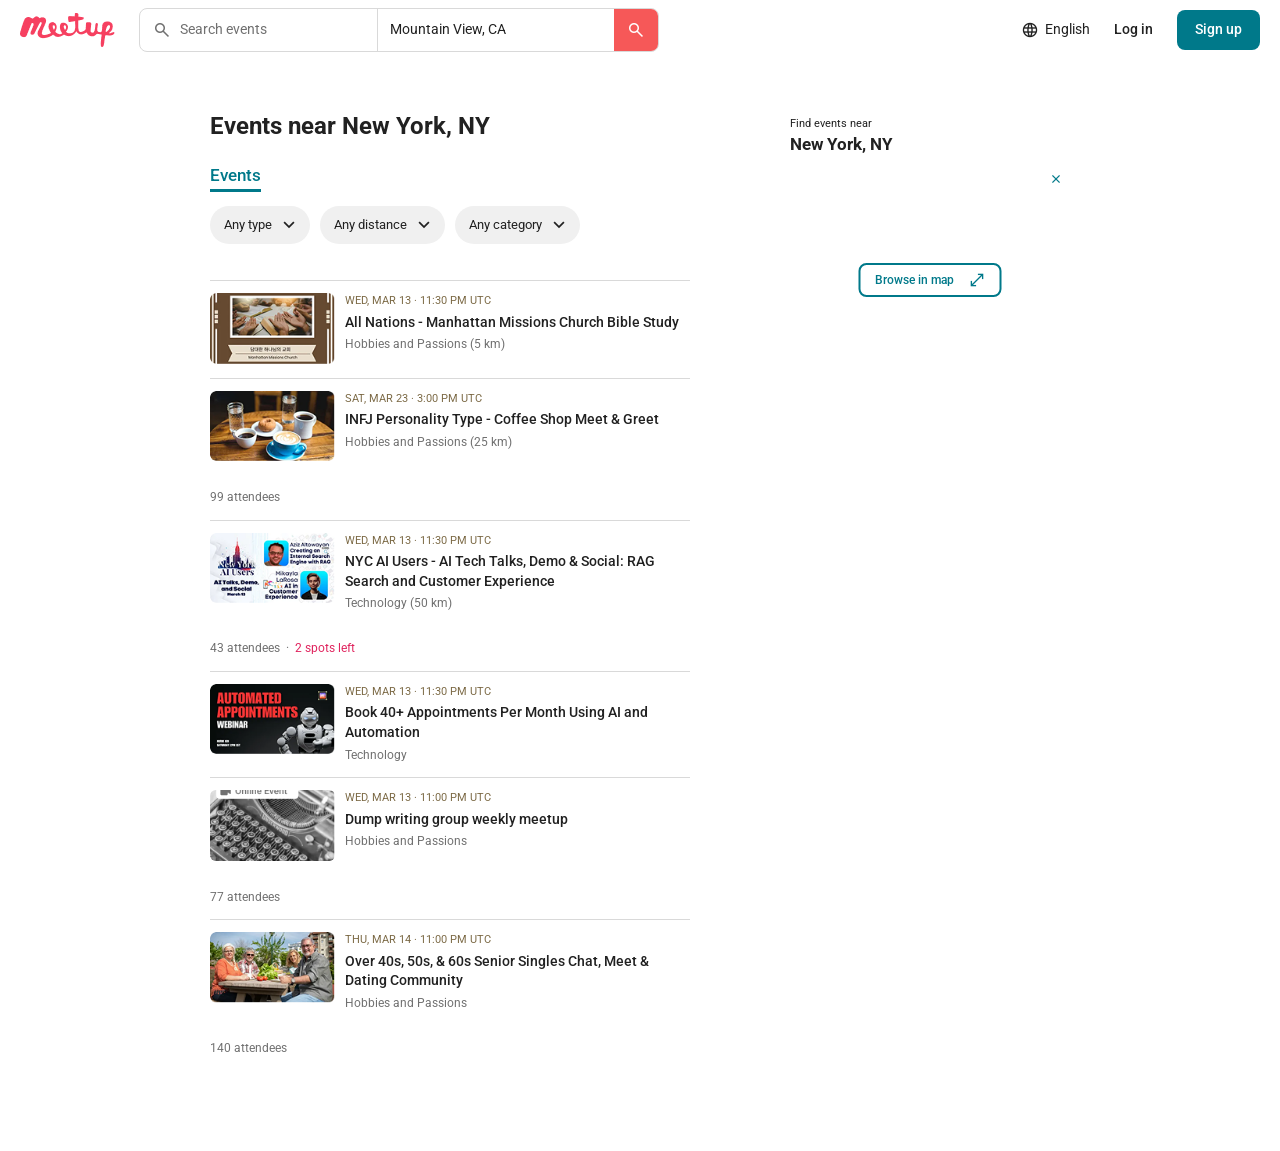
==== events.html @ f7284672 "Add events page with map, shared common.js without footer" ====
<!DOCTYPE html>
<html lang="en">
<head>
    <meta charset="UTF-8">
    <meta name="viewport" content="width=device-width, initial-scale=1.0">
    <title>Events near New York, NY | Meetup</title>
    <link rel="preconnect" href="https://fonts.googleapis.com">
    <link rel="preconnect" href="https://fonts.gstatic.com" crossorigin>
    <link rel="stylesheet" href="https://fonts.googleapis.com/css2?family=Roboto:ital,wght@0,400;0,500;0,700;1,700&display=swap">
    <link rel="stylesheet" href="https://fonts.googleapis.com/css2?family=Material+Symbols+Outlined">
    <link rel="stylesheet" href="https://cdnjs.cloudflare.com/ajax/libs/font-awesome/6.5.2/css/all.min.css">
    <link rel="stylesheet" href="css/style.css">
    <link rel="stylesheet" href="css/events.css">
</head>
<body>
    <header class="header" id="header"></header>

    <main class="search-page" id="search-page"></main>

    <script src="js/common.js"></script>
    <script src="js/events.js"></script>
</body>
</html>
---- css/style.css ----
:root {
    --color-primary: #00798a;
    --color-primary-hover: #006473;
    --color-accent: #f65858;
    --color-logo: #f64060;
    --color-text: #212121;
    --color-text-muted: #707070;
    --color-border: #d9d9d9;
    --color-bg-soft: #f1f7f8;
    --color-placeholder: #e5e5e5;
    --color-pink: #e0245e;
    --color-pink-hover: #c51d51;
    --color-bg-light: #f6f9f9;

    --font-main: "Roboto", "Helvetica Neue", Arial, sans-serif;
    --container: 1100px;
    --radius: 8px;
}

*,
*::before,
*::after {
    box-sizing: border-box;
    margin: 0;
    padding: 0;
}

body {
    font-family: var(--font-main);
    font-size: 14px;
    line-height: 1.4;
    color: var(--color-text);
    background: #fff;
}

a {
    color: inherit;
    text-decoration: none;
}

button,
input {
    font: inherit;
    color: inherit;
    border: none;
    background: none;
}

button {
    cursor: pointer;
}

img {
    display: block;
    max-width: 100%;
}

.container {
    max-width: var(--container);
    margin: 0 auto;
    padding: 0 20px;
}

.placeholder {
    background: var(--color-placeholder);
}

.icon {
    display: inline-block;
    width: 18px;
    height: 18px;
    flex-shrink: 0;
    object-fit: contain;
}

.icon.placeholder {
    border-radius: 4px;
}

/* Material Symbols */
.m-icon {
    font-size: 18px;
    flex-shrink: 0;
}

.events__location .m-icon {
    font-size: 20px;
}

/* Кнопки */
.btn {
    display: inline-block;
    padding: 12px 20px;
    border-radius: var(--radius);
    background: var(--color-primary);
    color: #fff;
    font-weight: 500;
    font-size: 16px;
    transition: background 0.2s;
}

.btn:hover {
    background: var(--color-primary-hover);
}

.btn--small {
    padding: 10px 18px;
    font-size: 14px;
}

/* ---------- Header ---------- */
.header__inner {
    display: flex;
    align-items: center;
    gap: 24px;
    padding: 8px 20px;
}

.header__logo {
    font-size: 30px;
    font-weight: 700;
    font-style: italic;
    color: var(--color-logo);
    flex-shrink: 0;
}

.header__logo-img {
    height: 34px;
    width: auto;
}

.search {
    display: flex;
    align-items: stretch;
    flex: 0 1 520px;
    height: 44px;
    border: 1px solid var(--color-border);
    border-radius: var(--radius);
    overflow: hidden;
}

.search__field {
    display: flex;
    align-items: center;
    gap: 8px;
    flex: 1;
    padding: 0 12px;
    border-right: 1px solid var(--color-border);
}

.search__icon {
    font-size: 20px;
    color: var(--color-text-muted);
}

.search__btn-icon {
    font-size: 20px;
    color: #fff;
}

.search__input {
    width: 100%;
    outline: none;
}

.search__input::placeholder {
    color: var(--color-text-muted);
}

.search__location {
    flex: 1;
    padding: 0 12px;
}

.search__btn {
    display: flex;
    align-items: center;
    justify-content: center;
    width: 44px;
    background: var(--color-accent);
}

.header__nav {
    display: flex;
    align-items: center;
    gap: 24px;
    margin-left: auto;
}

.header__lang {
    display: flex;
    align-items: center;
    gap: 6px;
}

.header__login {
    font-weight: 500;
}

/* ---------- Hero ---------- */
.hero {
    padding: 70px 0 90px;
}

.hero__inner {
    display: flex;
    align-items: center;
    justify-content: space-between;
    gap: 40px;
}

.hero__content {
    max-width: 560px;
}

.hero__title {
    font-size: 42px;
    line-height: 1.2;
    font-weight: 700;
    margin-bottom: 24px;
}

.hero__text {
    font-size: 16px;
    line-height: 1.6;
    margin-bottom: 32px;
}

.hero__image {
    width: 400px;
    height: auto;
    flex-shrink: 0;
    object-fit: contain;
}

.hero__image.placeholder {
    height: 280px;
}

/* ---------- Events ---------- */
.events {
    padding-bottom: 80px;
}

.events__head {
    display: flex;
    align-items: center;
    justify-content: space-between;
    gap: 16px;
    margin-bottom: 24px;
}

.events__head-left {
    display: flex;
    align-items: center;
    gap: 16px;
    flex-wrap: wrap;
}

.events__title {
    font-size: 24px;
    font-weight: 700;
}

.events__location {
    display: flex;
    align-items: center;
    gap: 12px;
    padding: 8px 12px;
    border-radius: var(--radius);
    background: var(--color-bg-soft);
    color: var(--color-primary);
    font-size: 20px;
    font-weight: 500;
}

.events__see-all {
    color: var(--color-primary);
    font-weight: 500;
}

.events__see-all:hover {
    text-decoration: underline;
}

.events__list {
    display: grid;
    grid-template-columns: repeat(4, 1fr);
    gap: 64px 28px;
}

.event-card {
    display: flex;
    flex-direction: column;
}

.event-card__media {
    position: relative;
    margin-bottom: 12px;
}

.event-card__image {
    width: 100%;
    aspect-ratio: 16 / 9;
    object-fit: cover;
    border-radius: var(--radius);
}

.event-card__title {
    font-size: 18px;
    line-height: 1.3;
    font-weight: 700;
    margin-bottom: 12px;
}

.event-card__category {
    color: var(--color-text-muted);
    font-size: 13px;
    margin-bottom: 8px;
}

.event-card__row {
    display: flex;
    align-items: center;
    gap: 8px;
    font-size: 13px;
    color: var(--color-text-muted);
    margin-bottom: 8px;
}

.event-card__meta {
    display: flex;
    align-items: center;
    gap: 6px;
    margin-right: 12px;
}

/* Элементы для мобильной версии */
.event-card__online,
.event-card__attendees {
    display: none;
}

/* ---------- Join Meetup ---------- */
.btn--pink {
    background: var(--color-pink);
}

.btn--pink:hover {
    background: var(--color-pink-hover);
}

.join {
    padding-bottom: 70px;
}

.join__banner {
    display: flex;
    align-items: center;
    justify-content: space-between;
    gap: 40px;
    padding: 30px 48px;
    border-radius: var(--radius);
    background: var(--color-bg-light);
}

.join__content {
    max-width: 560px;
}

.join__title {
    font-size: 24px;
    font-weight: 700;
    margin-bottom: 20px;
}

.join__text {
    font-size: 15px;
    line-height: 1.6;
    margin-bottom: 20px;
}

.join__btn {
    min-width: 164px;
    text-align: center;
}

.join__image {
    width: 290px;
    height: auto;
    flex-shrink: 0;
    object-fit: contain;
}

.join__image.placeholder {
    height: 150px;
}

/* ---------- Categories ---------- */
.categories {
    padding-bottom: 80px;
}

.categories__title {
    font-size: 24px;
    font-weight: 700;
    margin-bottom: 24px;
}

.categories__list {
    display: grid;
    grid-template-columns: repeat(8, 1fr);
    gap: 14px;
}

.category-card {
    display: flex;
    flex-direction: column;
    align-items: center;
    justify-content: center;
    gap: 6px;
    min-height: 96px;
    padding: 18px 10px;
    border-radius: var(--radius);
    background: var(--color-bg-light);
    text-align: center;
    font-size: 15px;
    line-height: 1.4;
    transition: background 0.2s;
}

.category-card:hover {
    background: var(--color-bg-soft);
}

/* ограничиваем ширину, чтобы названия переносились одинаково */
.category-card__title {
    max-width: 95px;
}

.category-card__icon {
    font-size: 22px;
    width: 22px;
    height: 22px;
}

/* Общий заголовок секции */
.section-title {
    font-size: 24px;
    font-weight: 700;
    margin-bottom: 24px;
}

/* ---------- Popular cities ---------- */
.cities {
    padding-bottom: 80px;
}

.cities .section-title {
    margin-bottom: 20px;
}

.cities__subtitle {
    color: var(--color-text-muted);
    margin-bottom: 20px;
}

.cities__list {
    display: grid;
    grid-template-columns: repeat(5, 1fr);
    gap: 40px;
}

.city-card {
    display: flex;
    flex-direction: column;
    align-items: center;
    gap: 24px;
}

.city-card__image {
    width: 100%;
    aspect-ratio: 1 / 1;
    border-radius: 50%;
    object-fit: cover;
}

.city-card__name {
    font-size: 18px;
    font-weight: 500;
}

.city-card:hover .city-card__name {
    text-decoration: underline;
}

/* ---------- How Meetup works ---------- */
.how-works {
    padding-bottom: 80px;
}

.how-works__list {
    display: grid;
    grid-template-columns: repeat(2, 1fr);
    gap: 32px;
}

.how-card {
    display: flex;
    align-items: flex-start;
    gap: 20px;
    padding: 24px 24px 24px 20px;
    border-radius: var(--radius);
    background: var(--color-bg-light);
}

.how-card__icon {
    font-size: 44px;
    color: var(--color-primary);
    flex-shrink: 0;
}

.how-card__content {
    max-width: 330px;
}

.how-card__title {
    font-size: 18px;
    font-weight: 500;
    margin-bottom: 14px;
}

.how-card__text {
    font-size: 15px;
    line-height: 1.6;
    margin-bottom: 14px;
}

.how-card__link {
    color: var(--color-primary);
    font-weight: 500;
}

.how-card__link:hover {
    text-decoration: underline;
}

/* ---------- Friendships ---------- */

.friendships {
    padding-bottom: 0;
}

.friendships .section-title {
    margin-bottom: 20px;
}

.friendships__text {
    max-width: 560px;
    color: var(--color-text-muted);
    line-height: 1.6;
    margin-bottom: 20px;
}

.friendships__link {
    color: var(--color-text-muted);
}

.friendships__link:hover {
    text-decoration: underline;
}

.friendships__list {
    display: grid;
    grid-template-columns: repeat(3, 1fr);
    gap: 20px;
}

.friendships__image {
    width: 100%;
    aspect-ratio: 376 / 191.5;
    object-fit: cover;
    border-radius: var(--radius);
}

/* Текст карточки — только для мобильной версии */
.friendship-card__body {
    display: none;
}

/* ---------- Footer ---------- */
.footer {
    position: relative;
    z-index: 1;
    margin-top: -14px;
    background: #212121;
    color: #fff;
    padding: 16px 0 32px;
}

.footer__inner {
    max-width: 780px;
}

.footer .placeholder {
    background: rgba(255, 255, 255, 0.2);
}

.footer__top {
    display: flex;
    align-items: center;
    gap: 24px;
    padding-bottom: 16px;
    border-bottom: 1px solid #4a4a4a;
    margin-bottom: 20px;
}

.footer__cta {
    font-size: 15px;
    font-weight: 500;
}

.footer__btn {
    padding: 8px 14px;
    border: 2px solid #fff;
    border-radius: var(--radius);
    font-weight: 500;
    transition: background 0.2s, color 0.2s;
}

.footer__btn:hover {
    background: #fff;
    color: #212121;
}

.footer__columns {
    display: grid;
    grid-template-columns: repeat(3, 1fr);
    gap: 24px;
    margin-bottom: 32px;
}

.footer__column-title {
    font-size: 15px;
    font-weight: 400;
    margin-bottom: 12px;
}

.footer__links {
    list-style: none;
}

.footer__links li + li {
    margin-top: 6px;
}

.footer__link,
.footer__bottom-link {
    font-size: 13px;
    color: #cfcfcf;
}

.footer__link:hover,
.footer__bottom-link:hover {
    color: #fff;
    text-decoration: underline;
}

.footer__middle {
    display: flex;
    align-items: flex-end;
    justify-content: space-between;
    flex-wrap: wrap;
    gap: 24px;
    margin-bottom: 40px;
}

.footer__socials {
    display: flex;
    align-items: center;
    gap: 20px;
}

.footer__social-icon {
    display: block;
    font-size: 20px;
    transition: opacity 0.2s;
}

.footer__social:hover .footer__social-icon {
    opacity: 0.7;
}

.footer__apps {
    display: flex;
    gap: 16px;
}

/* Бейджи магазинов приложений */
.footer__app {
    display: flex;
    align-items: center;
    gap: 8px;
    height: 40px;
    padding: 0 12px;
    border: 1px solid #a6a6a6;
    border-radius: 6px;
    background: #000;
}

.footer__app:hover {
    border-color: #fff;
}

.footer__app-icon {
    font-size: 20px;
}

.footer__app-text {
    display: flex;
    flex-direction: column;
    line-height: 1.1;
}

.footer__app-caption {
    font-size: 9px;
}

.footer__app-name {
    font-size: 16px;
    font-weight: 500;
}

.footer__bottom {
    display: flex;
    align-items: center;
    flex-wrap: wrap;
    gap: 10px 20px;
    font-size: 13px;
}

/* ---------- Адаптив ---------- */
@media (max-width: 1024px) {
    .events__list {
        grid-template-columns: repeat(2, 1fr);
    }

    .categories__list {
        grid-template-columns: repeat(4, 1fr);
    }

    .join__image {
        width: 220px;
    }

    .cities__list {
        grid-template-columns: repeat(3, 1fr);
    }

    .hero__image {
        width: 280px;
    }
}

@media (max-width: 768px) {
    .header__inner {
        flex-wrap: wrap;
        row-gap: 12px;
        padding: 12px 20px;
    }

    .header__nav {
        gap: 20px;
    }

    .header__lang,
    .header__login {
        font-size: 15px;
    }

    .search {
        order: 3;
        flex-basis: 100%;
        height: 50px;
    }

    .search__field {
        border-right: none;
    }

    .search__input {
        font-size: 18px;
    }

    .search__icon {
        font-size: 24px;
    }

    .search__location {
        display: none;
    }

    .search__btn {
        width: 50px;
    }

    /* Hero */
    .hero {
        padding: 30px 0 50px;
    }

    .hero__inner {
        flex-direction: column;
        align-items: flex-start;
        gap: 24px;
    }

    .hero__title {
        font-size: 30px;
    }

    .hero__text {
        font-size: 15px;
        line-height: 2;
        margin-bottom: 0;
    }

    .hero__content .btn {
        display: none;
    }

    .hero__image {
        align-self: center;
    }

    /* Events */
    .events {
        padding-bottom: 40px;
    }

    .events__head {
        padding-bottom: 12px;
        margin-bottom: 0;
        border-bottom: 1px solid var(--color-border);
    }

    .events__title {
        font-size: 28px;
        font-weight: 500;
    }

    .events__see-all {
        display: none;
    }

    .events__list {
        grid-template-columns: 1fr;
        gap: 0;
    }

    .event-card {
        display: grid;
        grid-template-columns: 120px 1fr;
        grid-template-areas:
            "media date"
            "media title"
            "media category"
            "media online"
            "attendees attendees";
        align-content: start;
        column-gap: 10px;
        padding: 16px 0 24px;
        border-bottom: 1px solid var(--color-border);
    }

    .event-card__media {
        grid-area: media;
        align-self: start;
        margin-bottom: 0;
    }

    .event-card__image {
        aspect-ratio: 16 / 9;
    }

    .event-card__date {
        grid-area: date;
        margin-bottom: 6px;
        color: #7c6a46;
    }

    .event-card__date .m-icon,
    .event-card__info {
        display: none;
    }

    .event-card__title {
        grid-area: title;
        font-size: 15px;
        font-weight: 500;
        margin-bottom: 4px;
    }

    .event-card__category {
        grid-area: category;
        margin-bottom: 2px;
    }

    .event-card__online {
        grid-area: online;
        display: flex;
        align-items: center;
        gap: 4px;
        font-size: 11px;
        color: var(--color-text);
    }

    .event-card__online .m-icon {
        font-size: 16px;
        color: var(--color-text-muted);
    }

    .event-card__attendees {
        grid-area: attendees;
        display: block;
        margin-top: 36px;
        font-size: 13px;
        color: var(--color-text-muted);
    }

    /* Join Meetup */
    .join {
        padding-bottom: 20px;
    }

    .join__banner {
        flex-direction: column;
        align-items: stretch;
        gap: 16px;
        padding: 20px 12px;
    }

    .join__content {
        display: contents;
    }

    .join__title {
        order: 1;
        margin-bottom: 0;
    }

    .join__image {
        order: 2;
        align-self: center;
        width: 260px;
    }

    .join__text {
        order: 3;
        font-size: 13px;
        line-height: 1.9;
        margin-bottom: 0;
    }

    .join__btn {
        order: 4;
        align-self: center;
        min-width: 175px;
    }

    /* Categories */
    .categories__list {
        grid-template-columns: repeat(2, 1fr);
        gap: 22px;
        padding: 0 16px;
    }

    .category-card {
        min-height: 100px;
        font-size: 16px;
        justify-content: flex-start;
    }

    /* Popular cities */
    .cities {
        padding-bottom: 50px;
    }

    .cities .section-title {
        margin-bottom: 12px;
    }

    .cities__subtitle {
        line-height: 1.9;
        margin-bottom: 8px;
    }

    .cities__list {
        grid-template-columns: repeat(2, 1fr);
        gap: 24px 16px;
    }

    .city-card {
        gap: 20px;
    }

    .city-card:nth-child(n + 5) {
        display: none;
    }

    /* How Meetup works */
    .how-works__list {
        gap: 16px;
    }

    .how-card {
        padding: 20px 14px;
        gap: 16px;
    }

    .how-card__icon {
        font-size: 36px;
    }

    .how-card__title {
        font-size: 15px;
        margin-bottom: 10px;
    }

    .how-card__text {
        font-size: 13px;
        margin-bottom: 10px;
    }

    .how-card__link {
        font-size: 13px;
    }

    /* Friendships */
    .friendships {
        padding-bottom: 40px;
    }

    .friendships .section-title {
        font-size: 20px;
    }

    .friendships__text {
        display: none;
    }

    .friendships__list {
        gap: 40px;
    }

    .friendship-card__body {
        display: block;
        padding-top: 24px;
    }

    .friendship-card__title {
        font-size: 15px;
        font-weight: 500;
        line-height: 1.6;
        margin-bottom: 14px;
    }

    .friendship-card__text {
        font-size: 12px;
        line-height: 1.9;
        color: var(--color-text-muted);
        margin-bottom: 14px;
    }

    .friendship-card__link {
        font-size: 12px;
        color: var(--color-primary);
    }

    .friendship-card__link:hover {
        text-decoration: underline;
    }

    /* Footer */
    .footer {
        margin-top: 0;
        padding: 20px 0 30px;
    }

    .footer__top {
        justify-content: space-between;
        gap: 12px;
    }

    .footer__columns {
        gap: 8px;
        margin-bottom: 20px;
    }

    .footer__column-title {
        margin-bottom: 6px;
    }

    .footer__links li + li {
        margin-top: 4px;
    }

    .footer__middle {
        margin-bottom: 36px;
    }

    .footer__apps,
    .footer__bottom-link {
        display: none;
    }

    .how-works__list {
        grid-template-columns: 1fr;
    }

    .friendships__list {
        grid-template-columns: 1fr;
    }
}

@media (max-width: 480px) {
    .header__nav {
        gap: 14px;
    }
}
---- css/events.css ----
/* Стили страницы поиска ивентов */

.search-page {
    padding: 50px 0 80px;
}

.search-page__inner {
    display: flex;
    align-items: flex-start;
    justify-content: space-between;
    gap: 60px;
    max-width: 900px;
}

.search-page__content {
    flex: 1;
    max-width: 480px;
}

.search-page__title {
    font-size: 24px;
    font-weight: 700;
    margin-bottom: 20px;
}

/* ---------- Табы ---------- */
.tabs {
    display: flex;
    gap: 24px;
    margin-bottom: 14px;
}

.tabs__item {
    padding-bottom: 2px;
    font-size: 17px;
    font-weight: 500;
    color: var(--color-text-muted);
}

.tabs__item--active {
    color: var(--color-primary);
    border-bottom: 3px solid var(--color-primary);
}

/* ---------- Фильтры ---------- */
.filters {
    display: flex;
    flex-wrap: wrap;
    gap: 10px;
    margin-bottom: 36px;
}

.filters__btn {
    display: flex;
    align-items: center;
    gap: 6px;
    padding: 8px 10px 8px 14px;
    border-radius: 20px;
    background: #f0f0f0;
    font-size: 13px;
    transition: background 0.2s;
}

.filters__btn:hover {
    background: #e4e4e4;
}

.filters__icon {
    font-size: 22px;
}

/* ---------- Список ивентов ---------- */
.event-row {
    display: grid;
    grid-template-columns: 125px 1fr;
    column-gap: 10px;
    padding: 12px 0 14px;
    border-top: 1px solid var(--color-border);
}

.event-row__image {
    width: 100%;
    aspect-ratio: 16 / 9;
    object-fit: cover;
    border-radius: 6px;
}

.event-row__date {
    font-size: 11px;
    color: #7c6a46;
    margin-bottom: 4px;
}

.event-row__title {
    font-size: 14px;
    font-weight: 500;
    line-height: 1.4;
    margin-bottom: 4px;
}

.event-row__category {
    font-size: 12px;
    color: var(--color-text-muted);
}

.event-row__footer {
    grid-column: 1 / -1;
    margin-top: 28px;
    font-size: 12px;
    color: var(--color-text-muted);
}

.event-row__spots {
    color: var(--color-pink);
}

.event-row__spots::before {
    content: "·";
    margin: 0 6px;
    color: var(--color-text-muted);
}

.event-row__footer span:first-child.event-row__spots::before {
    content: none;
}

/* ---------- Карта ---------- */
.map-card {
    flex-shrink: 0;
    width: 280px;
    padding-top: 6px;
}

.map-card__label {
    font-size: 11px;
    margin-bottom: 2px;
}

.map-card__city {
    font-size: 17px;
    font-weight: 700;
    margin-bottom: 8px;
}

.map-card__map {
    position: relative;
    border-radius: 12px;
    overflow: hidden;
}

/* Карта приглушена и не реагирует на мышь, как превью в макете */
.map-card__image {
    display: block;
    width: 100%;
    height: 230px;
    border: 0;
    pointer-events: none;
    filter: blur(1.5px) saturate(0.7);
    opacity: 0.6;
}

.map-card__close {
    position: absolute;
    top: 6px;
    right: 6px;
    display: flex;
    color: var(--color-primary);
}

.map-card__close .material-symbols-outlined {
    font-size: 16px;
}

.map-card__browse {
    position: absolute;
    top: 50%;
    left: 50%;
    transform: translate(-50%, -50%);
    display: flex;
    align-items: center;
    gap: 14px;
    padding: 6px 14px;
    border: 2px solid var(--color-primary);
    border-radius: var(--radius);
    background: #fff;
    color: var(--color-primary);
    font-size: 12px;
    font-weight: 500;
    white-space: nowrap;
}

.map-card__browse .material-symbols-outlined {
    font-size: 18px;
}

/* ---------- Адаптив ---------- */
@media (max-width: 768px) {
    .search-page {
        padding-top: 30px;
    }

    .search-page__inner {
        flex-direction: column-reverse;
        gap: 30px;
    }

    .search-page__content {
        max-width: none;
        width: 100%;
    }

    .map-card {
        width: 100%;
    }
}
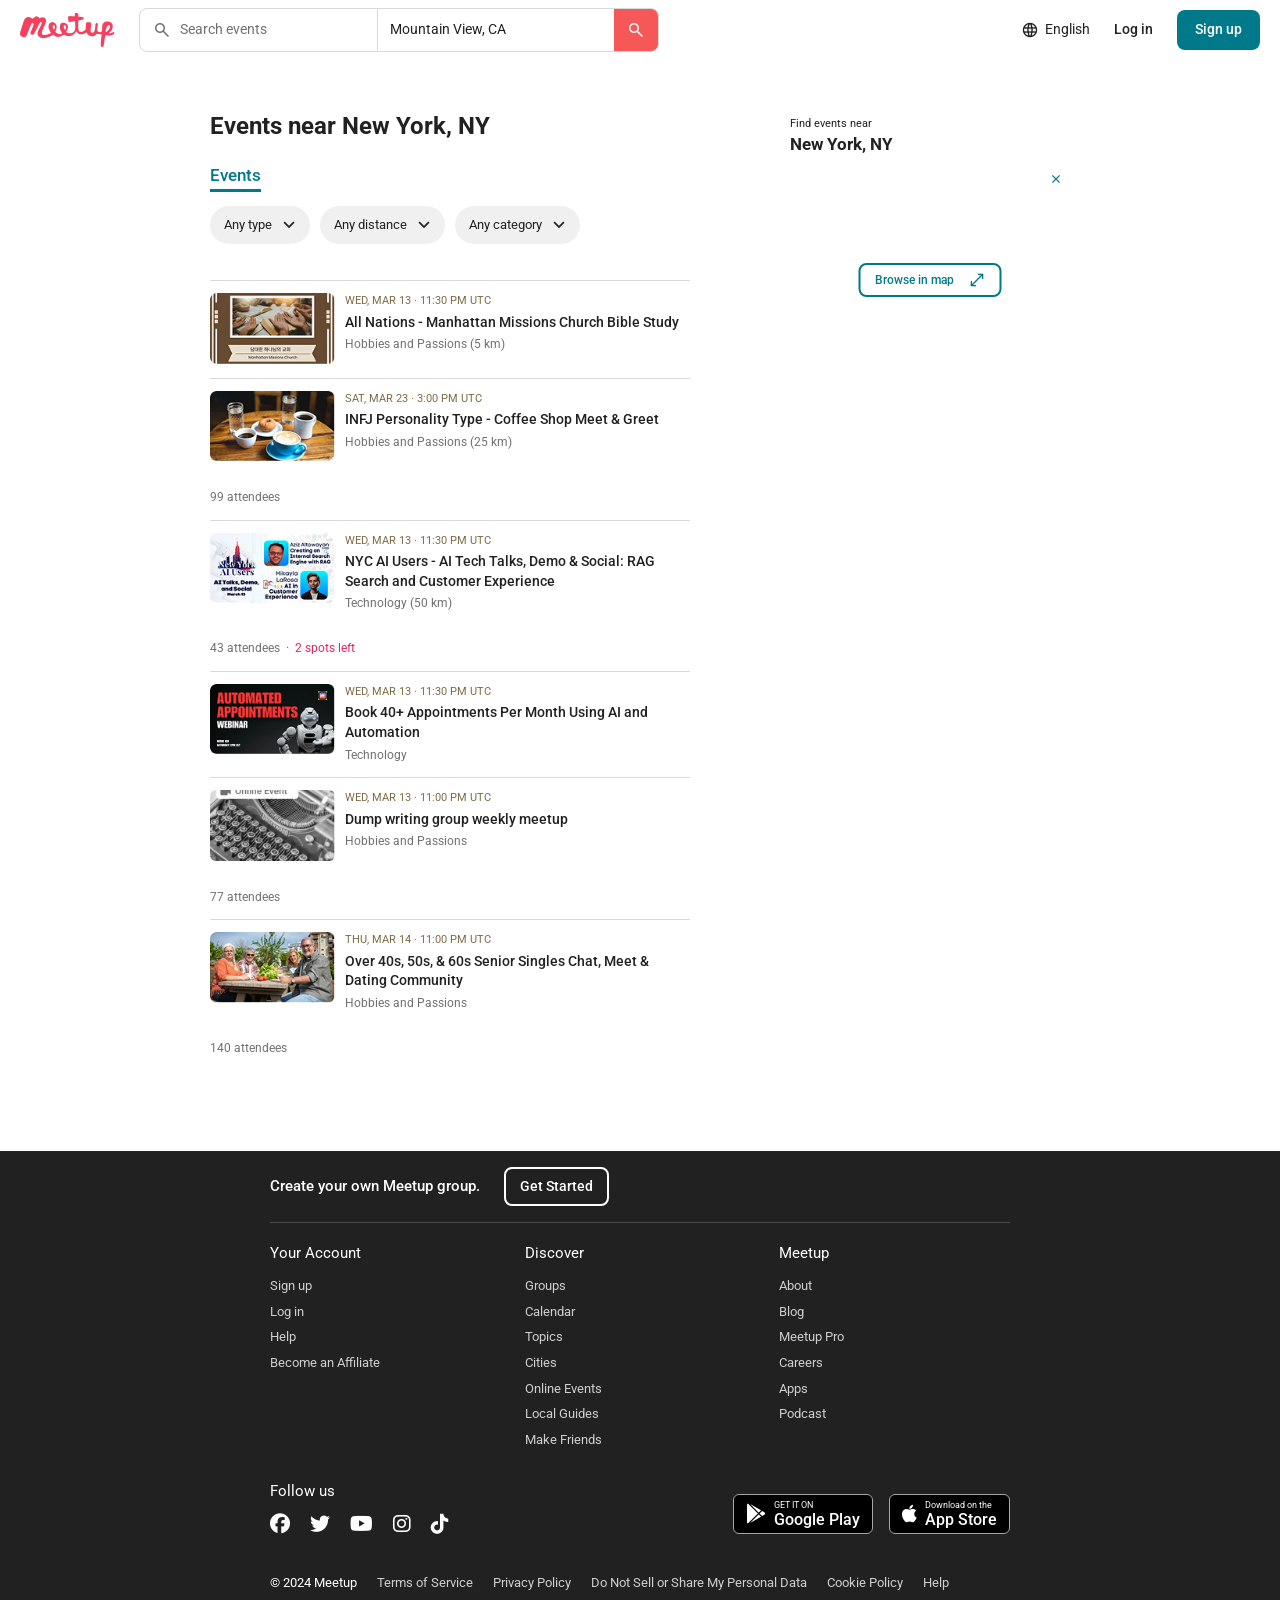
==== commit 97927e31: "Add events page footer" ====
--- a/events.html
+++ b/events.html
@@ -17,6 +17,8 @@
 
     <main class="search-page" id="search-page"></main>
 
+    <footer class="footer" id="footer"></footer>
+
     <script src="js/common.js"></script>
     <script src="js/events.js"></script>
 </body>
--- a/css/style.css
+++ b/css/style.css
@@ -233,6 +233,13 @@
     object-fit: contain;
 }
 
+/* Ссылка на картинке работает только на мобилке, на десктопе для этого есть кнопка */
+.hero__image-link {
+    display: block;
+    flex-shrink: 0;
+    pointer-events: none;
+}
+
 .hero__image.placeholder {
     height: 280px;
 }
@@ -583,7 +590,7 @@
     border-radius: var(--radius);
 }
 
-/* Текст карточки — только для мобильной версии */
+/* Текст карточки — только для мобилки */
 .friendship-card__body {
     display: none;
 }
@@ -825,12 +832,14 @@
         margin-bottom: 0;
     }
 
+    /* Кнопки нет — на страницу ивентов ведёт картинка */
     .hero__content .btn {
         display: none;
     }
 
-    .hero__image {
+    .hero__image-link {
         align-self: center;
+        pointer-events: auto;
     }
 
     /* Events */
--- a/css/events.css
+++ b/css/events.css
@@ -148,7 +148,7 @@
     overflow: hidden;
 }
 
-/* Карта приглушена и не реагирует на мышь, как превью в макете */
+/* Карта */
 .map-card__image {
     display: block;
     width: 100%;
@@ -193,7 +193,40 @@
     font-size: 18px;
 }
 
+/* На этой странице футер не наезжает на контент (нахлёст только на главной) */
+.footer {
+    margin-top: 0;
+}
+
 /* ---------- Адаптив ---------- */
+/* Планшет: десктопная раскладка (список слева, карта справа), но компактнее */
+@media (max-width: 1024px) {
+    .search-page {
+        padding-top: 40px;
+    }
+
+    .search-page__inner {
+        gap: 32px;
+    }
+
+    /* список той же ширины, что на десктопе (480px), сжимается только если не влезает */
+    .search-page__content {
+        min-width: 0;
+    }
+
+    .search-page__title {
+        font-size: 22px;
+    }
+
+    .map-card {
+        width: 240px;
+    }
+
+    .map-card__image {
+        height: 200px;
+    }
+}
+
 @media (max-width: 768px) {
     .search-page {
         padding-top: 30px;
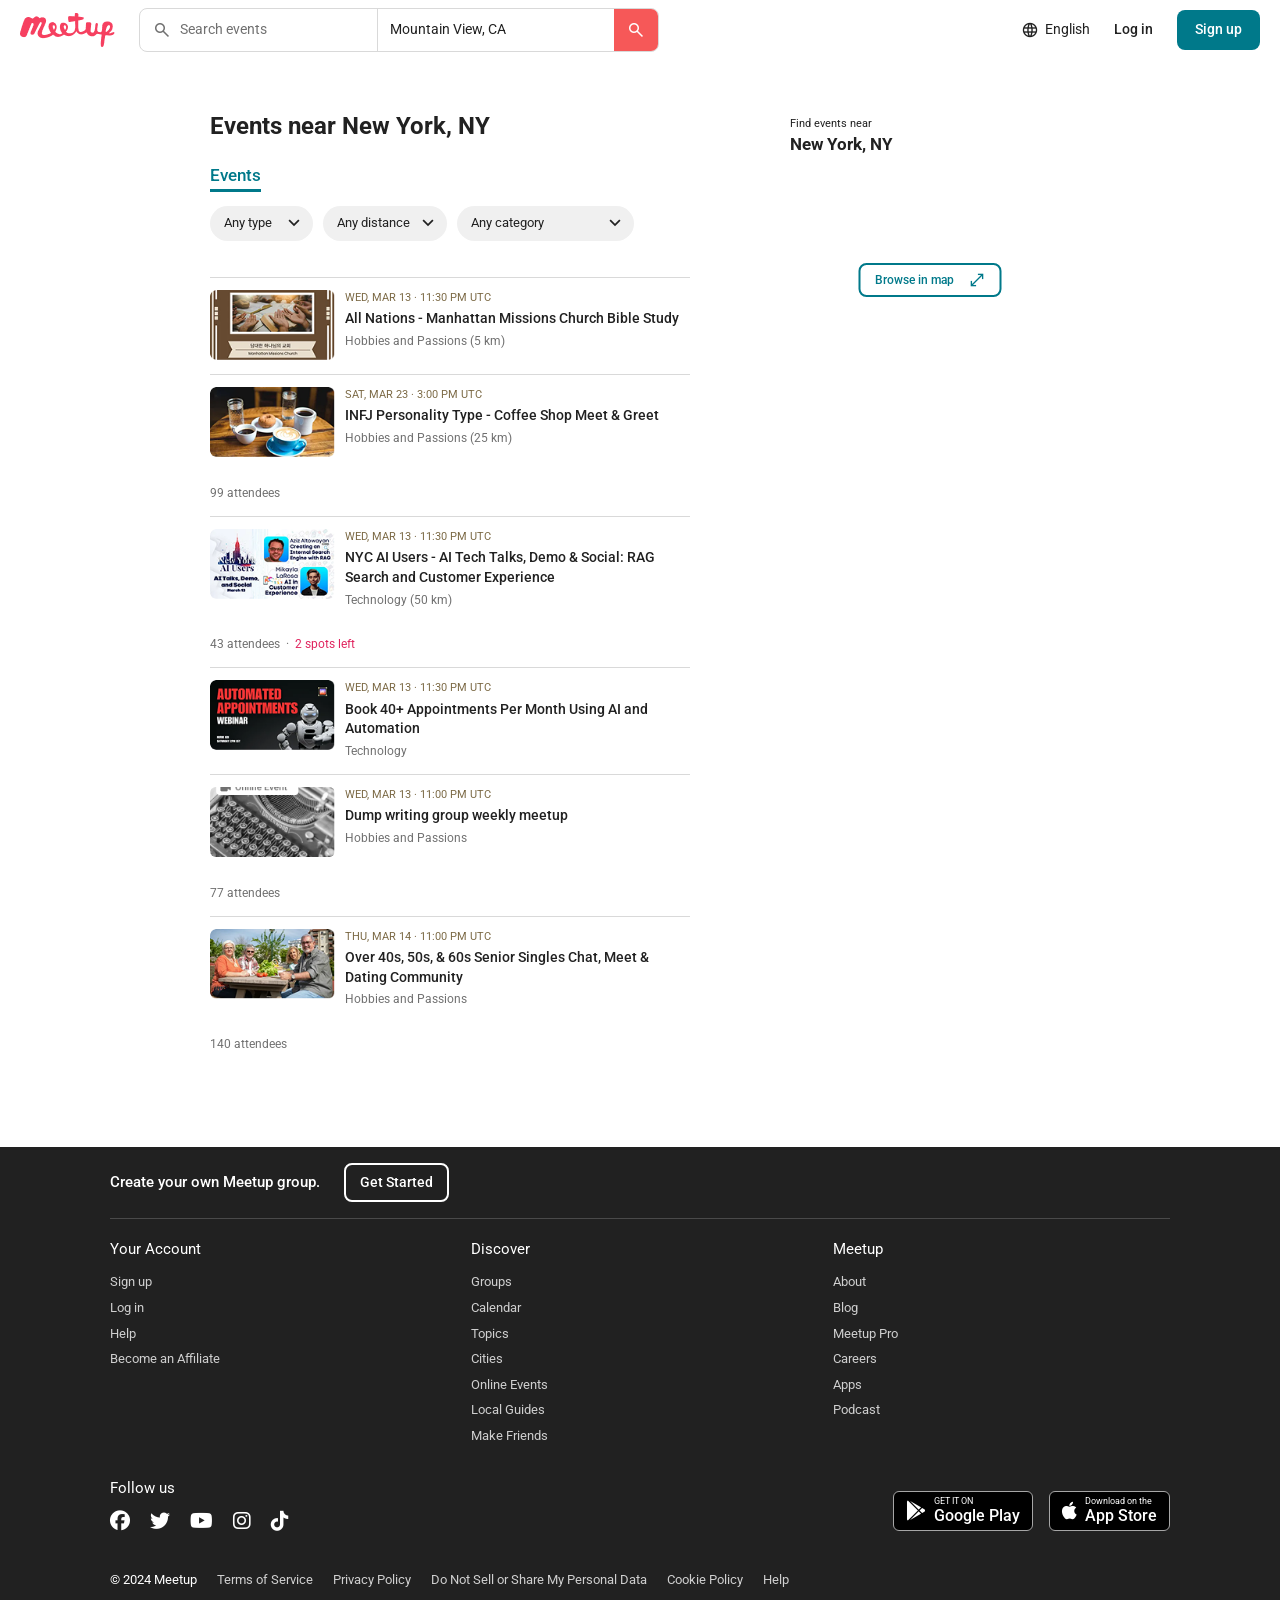
==== commit 534c73fd: "Add favicon" ====
--- a/events.html
+++ b/events.html
@@ -4,6 +4,7 @@
     <meta charset="UTF-8">
     <meta name="viewport" content="width=device-width, initial-scale=1.0">
     <title>Events near New York, NY | Meetup</title>
+    <link rel="icon" type="image/png" href="assets/icons/meetLogo.png">
     <link rel="preconnect" href="https://fonts.googleapis.com">
     <link rel="preconnect" href="https://fonts.gstatic.com" crossorigin>
     <link rel="stylesheet" href="https://fonts.googleapis.com/css2?family=Roboto:ital,wght@0,400;0,500;0,700;1,700&display=swap">
--- a/css/style.css
+++ b/css/style.css
@@ -65,18 +65,6 @@
     background: var(--color-placeholder);
 }
 
-.icon {
-    display: inline-block;
-    width: 18px;
-    height: 18px;
-    flex-shrink: 0;
-    object-fit: contain;
-}
-
-.icon.placeholder {
-    border-radius: 4px;
-}
-
 /* Material Symbols */
 .m-icon {
     font-size: 18px;
@@ -302,7 +290,6 @@
 }
 
 .event-card__media {
-    position: relative;
     margin-bottom: 12px;
 }
 
@@ -406,12 +393,6 @@
 /* ---------- Categories ---------- */
 .categories {
     padding-bottom: 80px;
-}
-
-.categories__title {
-    font-size: 24px;
-    font-weight: 700;
-    margin-bottom: 24px;
 }
 
 .categories__list {
@@ -605,14 +586,6 @@
     padding: 16px 0 32px;
 }
 
-.footer__inner {
-    max-width: 780px;
-}
-
-.footer .placeholder {
-    background: rgba(255, 255, 255, 0.2);
-}
-
 .footer__top {
     display: flex;
     align-items: center;
@@ -824,6 +797,7 @@
 
     .hero__title {
         font-size: 30px;
+        margin-bottom: 0;
     }
 
     .hero__text {
@@ -832,14 +806,22 @@
         margin-bottom: 0;
     }
 
-    /* Кнопки нет — на страницу ивентов ведёт картинка */
-    .hero__content .btn {
-        display: none;
+    /* Порядок: текст, картинка, кнопка по центру под картинкой */
+    .hero__content {
+        display: contents;
     }
 
     .hero__image-link {
+        order: 1;
         align-self: center;
         pointer-events: auto;
+    }
+
+    .hero__content .btn {
+        order: 2;
+        align-self: center;
+        padding: 14px 32px;
+        font-size: 18px;
     }
 
     /* Events */
--- a/css/events.css
+++ b/css/events.css
@@ -50,11 +50,11 @@
     margin-bottom: 36px;
 }
 
+/* Обёртка-кнопка, внутри select на всю площадь */
 .filters__btn {
+    position: relative;
     display: flex;
     align-items: center;
-    gap: 6px;
-    padding: 8px 10px 8px 14px;
     border-radius: 20px;
     background: #f0f0f0;
     font-size: 13px;
@@ -65,8 +65,28 @@
     background: #e4e4e4;
 }
 
+.filters__select {
+    appearance: none;
+    padding: 8px 36px 8px 14px;
+    border: none;
+    background: transparent;
+    font: inherit;
+    color: inherit;
+    cursor: pointer;
+    outline: none;
+}
+
 .filters__icon {
+    position: absolute;
+    right: 8px;
     font-size: 22px;
+    pointer-events: none;
+}
+
+.event-rows__empty {
+    padding: 24px 0;
+    border-top: 1px solid var(--color-border);
+    color: var(--color-text-muted);
 }
 
 /* ---------- Список ивентов ---------- */
@@ -122,6 +142,11 @@
 
 .event-row__footer span:first-child.event-row__spots::before {
     content: none;
+}
+
+/* Только для мобильной версии */
+.event-row__online {
+    display: none;
 }
 
 /* ---------- Карта ---------- */
@@ -163,12 +188,35 @@
     position: absolute;
     top: 6px;
     right: 6px;
-    display: flex;
+    display: none; /* апдейт: в превью крестик скрыт, он нужен только для живой карты */
     color: var(--color-primary);
 }
 
 .map-card__close .material-symbols-outlined {
     font-size: 16px;
+}
+
+/* Живая карта: без размытия, реагирует на мышь; кнопка Browse скрыта, крестик для скрытия */
+.map-card__map--active .map-card__image {
+    pointer-events: auto;
+    filter: none;
+    opacity: 1;
+}
+
+.map-card__map--active .map-card__browse {
+    display: none;
+}
+
+.map-card__map--active .map-card__close {
+    display: flex;
+    padding: 2px;
+    border-radius: 50%;
+    background: #fff;
+    box-shadow: 0 1px 4px rgba(0, 0, 0, 0.3);
+}
+
+.map-card__map--active .map-card__close .material-symbols-outlined {
+    font-size: 18px;
 }
 
 .map-card__browse {
@@ -193,13 +241,13 @@
     font-size: 18px;
 }
 
-/* На этой странице футер не наезжает на контент (нахлёст только на главной) */
+/* На этой странице футер не наезжает на контент  */
 .footer {
     margin-top: 0;
 }
 
 /* ---------- Адаптив ---------- */
-/* Планшет: десктопная раскладка (список слева, карта справа), но компактнее */
+/* Планшет: десктопная раскладка */
 @media (max-width: 1024px) {
     .search-page {
         padding-top: 40px;
@@ -229,12 +277,7 @@
 
 @media (max-width: 768px) {
     .search-page {
-        padding-top: 30px;
-    }
-
-    .search-page__inner {
-        flex-direction: column-reverse;
-        gap: 30px;
+        padding: 24px 0 40px;
     }
 
     .search-page__content {
@@ -242,7 +285,84 @@
         width: 100%;
     }
 
+    /* Карты в мобильном макете нет */
     .map-card {
-        width: 100%;
-    }
-}
+        display: none;
+    }
+
+    .search-page__title {
+        font-size: 26px;
+        margin-bottom: 16px;
+    }
+
+    .tabs__item {
+        font-size: 20px;
+    }
+
+    /* Фильтры в одну строку с горизонтальным скроллом */
+    .filters {
+        flex-wrap: nowrap;
+        gap: 14px;
+        overflow-x: auto;
+        padding-bottom: 10px;
+        margin-bottom: 36px;
+    }
+
+    .filters::-webkit-scrollbar {
+        height: 6px;
+    }
+
+    .filters::-webkit-scrollbar-thumb {
+        border-radius: 3px;
+        background: #8a8a8a;
+    }
+
+    .filters__btn {
+        flex-shrink: 0;
+        font-size: 15px;
+    }
+
+    .filters__select {
+        padding: 10px 44px 10px 20px;
+    }
+
+    .filters__icon {
+        font-size: 26px;
+    }
+
+    /* Ивенты: компактные строки, без счётчика участников */
+    .event-row {
+        grid-template-columns: 105px 1fr;
+        column-gap: 6px;
+        padding: 16px 0 40px;
+    }
+
+    .event-row__date {
+        font-size: 10px;
+    }
+
+    .event-row__title {
+        font-size: 12px;
+    }
+
+    .event-row__category {
+        font-size: 10px;
+    }
+
+    .event-row__online {
+        display: flex;
+        align-items: center;
+        gap: 3px;
+        margin-top: 2px;
+        font-size: 10px;
+    }
+
+    .event-row__online .material-symbols-outlined {
+        font-size: 13px;
+        color: var(--color-text-muted);
+    }
+
+    .event-row__footer {
+        display: none;
+    }
+}
